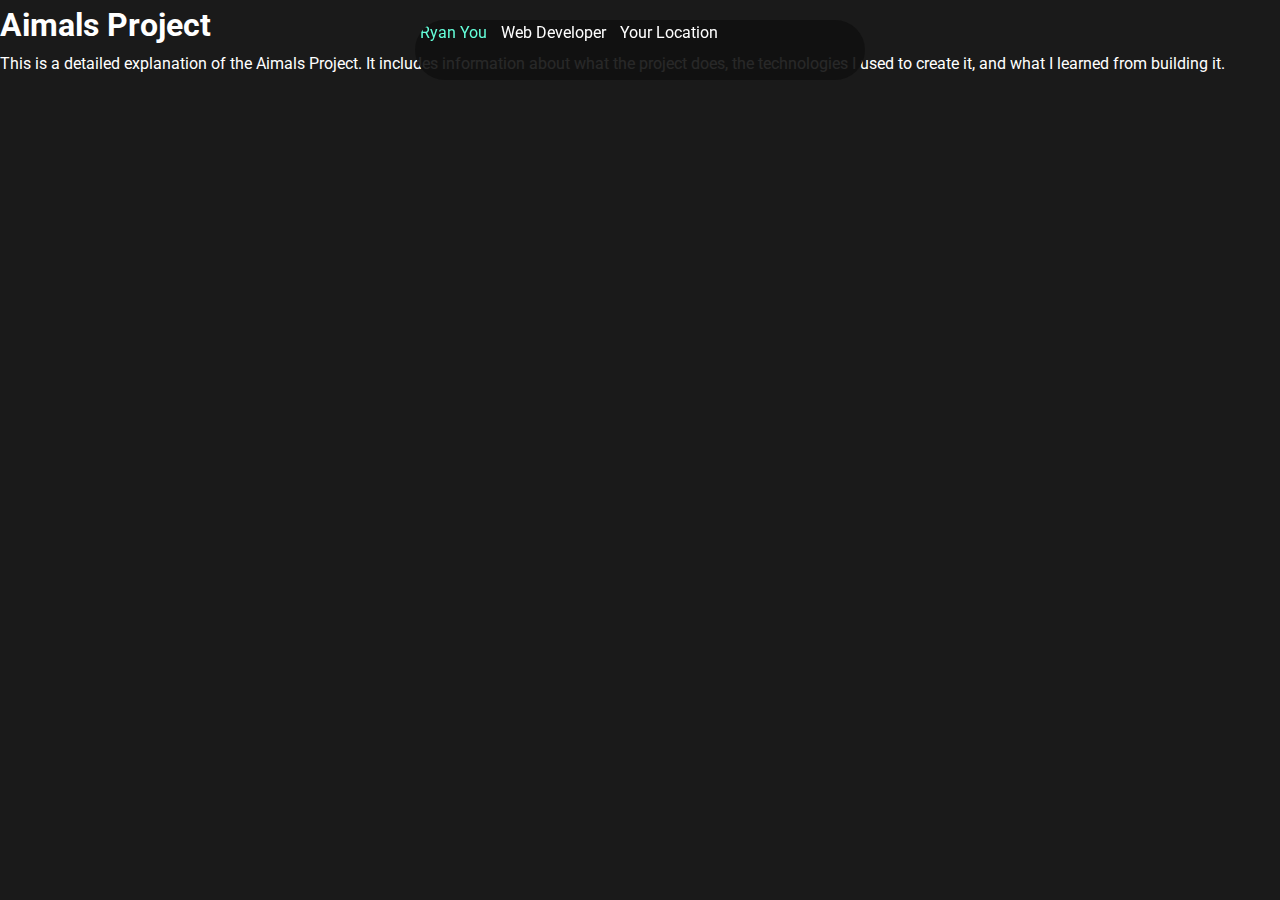
==== project1.html @ 566295df "Add files via upload" ====
<!DOCTYPE html>
<html lang="en">
<head>
  <meta charset="UTF-8">
  <meta name="viewport" content="width=device-width, initial-scale=1.0">
  <title>Aimals Project</title>
  <link href="https://fonts.googleapis.com/css2?family=Roboto:wght@400;500;700&display=swap" rel="stylesheet">
  <link rel="stylesheet" href="style.css">
</head>
<body>
  <nav>
    <a href="index.html" class="name">Ryan You</a>
    <span class="role">Web Developer</span>
    <span class="location">Your Location</span>
  </nav>
  <div class="project-details">
    <h1>Aimals Project</h1>
    <p>This is a detailed explanation of the Aimals Project. It includes information about what the project does, the technologies I used to create it, and what I learned from building it.</p>
    <!-- Add more content, images, or links as needed -->
  </div>
  <script>
    // Hide the navigation bar if this page is loaded within an iframe (i.e. in the modal popout)
    if (window.self !== window.top) {
      document.querySelector('nav').style.display = 'none';
    }
  </script>
</body>
</html>
---- style.css ----
/* 1) Remove underlines & set default link color site-wide */
a {
  color: #64ffda; /* or another color you prefer */
  text-decoration: none;
  transition: all 0.3s ease;
}

/* 2) On hover, show a bright yellow box and change text to black */
a:hover {
  color: #1a1a1a;          /* black text */
  background-color: #ffff00; /* opaque yellow background */
  padding: 2px 4px;       /* slight padding around the text */
  border-radius: 4px;     /* optional rounded corners */
}

/* Custom text selection: instead of blue, the text turns yellow */
::selection {
    background: transparent;
    color: yellow;
  }
  
  ::-moz-selection {
    background: transparent;
    color: yellow;
  }
  
  :root {
    --background: #1a1a1a; /* Dark grey background */
    --text: #ffffff; /* White text */
    --primary: #64ffda;
    --secondary: #8892b0;
    --grid-bg: #f2f2f2; /* Light grey for grid items */
  }
  
  * {
    margin: 0;
    padding: 0;
    box-sizing: border-box;
  }
  
  body {
    font-family: 'Roboto', sans-serif;
    background-color: var(--background);
    color: var(--text);
    line-height: 1.6;
  }
  
/* Nav Container */
nav {
    position: fixed;
    top: 20px;
    left: 50%;
    transform: translateX(-50%);
    background-color: rgba(17, 17, 17, 0.9); /* Slightly opaque */
    color: #fff;
    width: 450px;         /* Expanded width */
    height: 60px;         /* Fixed height */
    border-radius: 30px;  /* Oval with flat sides (adjust as needed) */
    padding: 0;
    overflow: hidden;
    z-index: 9999;
  }
  
  /* The inner content is always visible */
  .nav-content {
    display: flex;
    align-items: center;
    justify-content: space-around;
    width: 100%;
    height: 100%;
    opacity: 1;
  }
  
  /* Ensure text elements don't wrap awkwardly */
  .name, .role, .location {
    white-space: nowrap;
    margin: 0 5px;
  }  
  
  
  /* Hero Section: Interactive Logo & Bio Side-by-Side */
  .hero-section {
    display: flex;
    align-items: center;
    justify-content: center;
    height: 100vh;
    padding: 20px;
    gap: 40px;
    margin-top: 80px; /* To avoid overlap with the fixed nav */
  }
  
  .hero-logo {
    flex: 1;
    position: relative;
    height: 100%;
  }
  
  #nameCanvas {
    width: 100%;
    height: 100%;
    display: block;
  }
  
  .hero-bio {
    flex: 1;
    color: var(--text);
    font-size: 1.2em;
  }
  
  .hero-bio h2 {
    font-size: 36px;
    margin-bottom: 20px;
  }
  
  .hero-bio p {
    font-size: 20px;
    margin-bottom: 20px;
  }
  
  /* Grid Section (Masonry-Style Large Grid) */
  .grid-section {
    opacity: 0;
    transform: translateY(20px);
    transition: opacity 0.6s ease, transform 0.6s ease;
    padding: 20px 0;
  }
  
  .grid-section.visible {
    opacity: 1;
    transform: translateY(0);
  }
  
  .grid-container {
    column-count: 2;
    column-gap: 20px;
    padding: 0 20px;
  }
  
  .grid-item {
    background-color: var(--grid-bg);
    border-radius: 10px;
    margin-bottom: 20px;
    display: inline-block;
    width: 100%;
    min-height: 400px;
    position: relative;
    overflow: hidden;
    transition: transform 0.3s, box-shadow 0.3s;
    box-shadow: 0 8px 15px rgba(0, 0, 0, 0.3);
    border: 1px solid transparent;
    background-image: linear-gradient(white, white), linear-gradient(135deg, #64ffda, #8892b0);
    background-origin: border-box;
    background-clip: content-box, border-box;
  }
  
  /* On hover, grid boxes scale down slightly */
  .grid-item:hover {
    transform: scale(0.95);
    box-shadow: 0 10px 20px rgba(0, 0, 0, 0.4);
  }
  
  /* Grid info tab that appears on hover in the top-right corner */
  .grid-info {
    position: absolute;
    top: 10px;
    right: 10px;
    background-color: rgba(100, 255, 218, 0.9);
    color: #1a1a1a;
    padding: 5px 10px;
    border-radius: 0 0 0 10px;
    font-size: 16px;
    opacity: 0;
    transform: translateY(-20px);
    transition: opacity 0.3s, transform 0.3s;
  }
  
  .grid-item:hover .grid-info {
    opacity: 1;
    transform: translateY(0);
  }
  
  /* Placeholder inside grid item */
  .placeholder {
    width: 100%;
    height: 100%;
    display: flex;
    align-items: center;
    justify-content: center;
    font-size: 24px;
    color: #333;
  }
  
  /* Contact Section */
  .contact-section {
    padding: 40px 20px;
    background-color: #2a2a2a;
    color: #fff;
    /* You can remove or change outline below if you're still testing layout */
    /* outline: 1px solid white; */
  }
  
  .contact-section {
    padding: 40px 20px;
    background-color: #2a2a2a;
    color: #fff;
  }
  
  .contact-container {
    /* Two-column flex layout */
    display: flex;
    justify-content: space-between;
    align-items: center;
    max-width: 1200px; /* center container if you like */
    margin: 0 auto;
  }
  
  .left-info {
    font-size: 20px; /* adjust as desired */
  }
  
  .right-info {
    text-align: right; /* or left if you prefer */
    font-size: 16px;
  }

  
  
  /* Modal Overlay Styles (unchanged) */
  .modal-overlay {
    position: fixed;
    top: 0;
    left: 0;
    width: 100%;
    height: 100%;
    background: rgba(0, 0, 0, 0.8);
    display: none;
    align-items: center;
    justify-content: center;
    z-index: 10;
  }
  
  .modal-overlay.active {
    display: flex;
  }
  
  .modal-content {
    position: relative;
    width: 90%;
    height: 90%;
    background-color: var(--background);
    border-radius: 10px;
    overflow: hidden;
  }
  
  .modal-content iframe {
    width: 100%;
    height: 100%;
    border: none;
  }
  
  .close-btn {
    position: absolute;
    top: 10px;
    right: 10px;
    font-size: 30px;
    cursor: pointer;
    color: var(--text);
    z-index: 11;
  }
  
  /* Responsive Adjustments */
  @media (max-width: 768px) {
    nav {
      flex-direction: column;
      align-items: flex-start;
    }
    
    .grid-container {
      column-count: 1;
    }
    
    .hero-section {
      flex-direction: column;
    }
  }
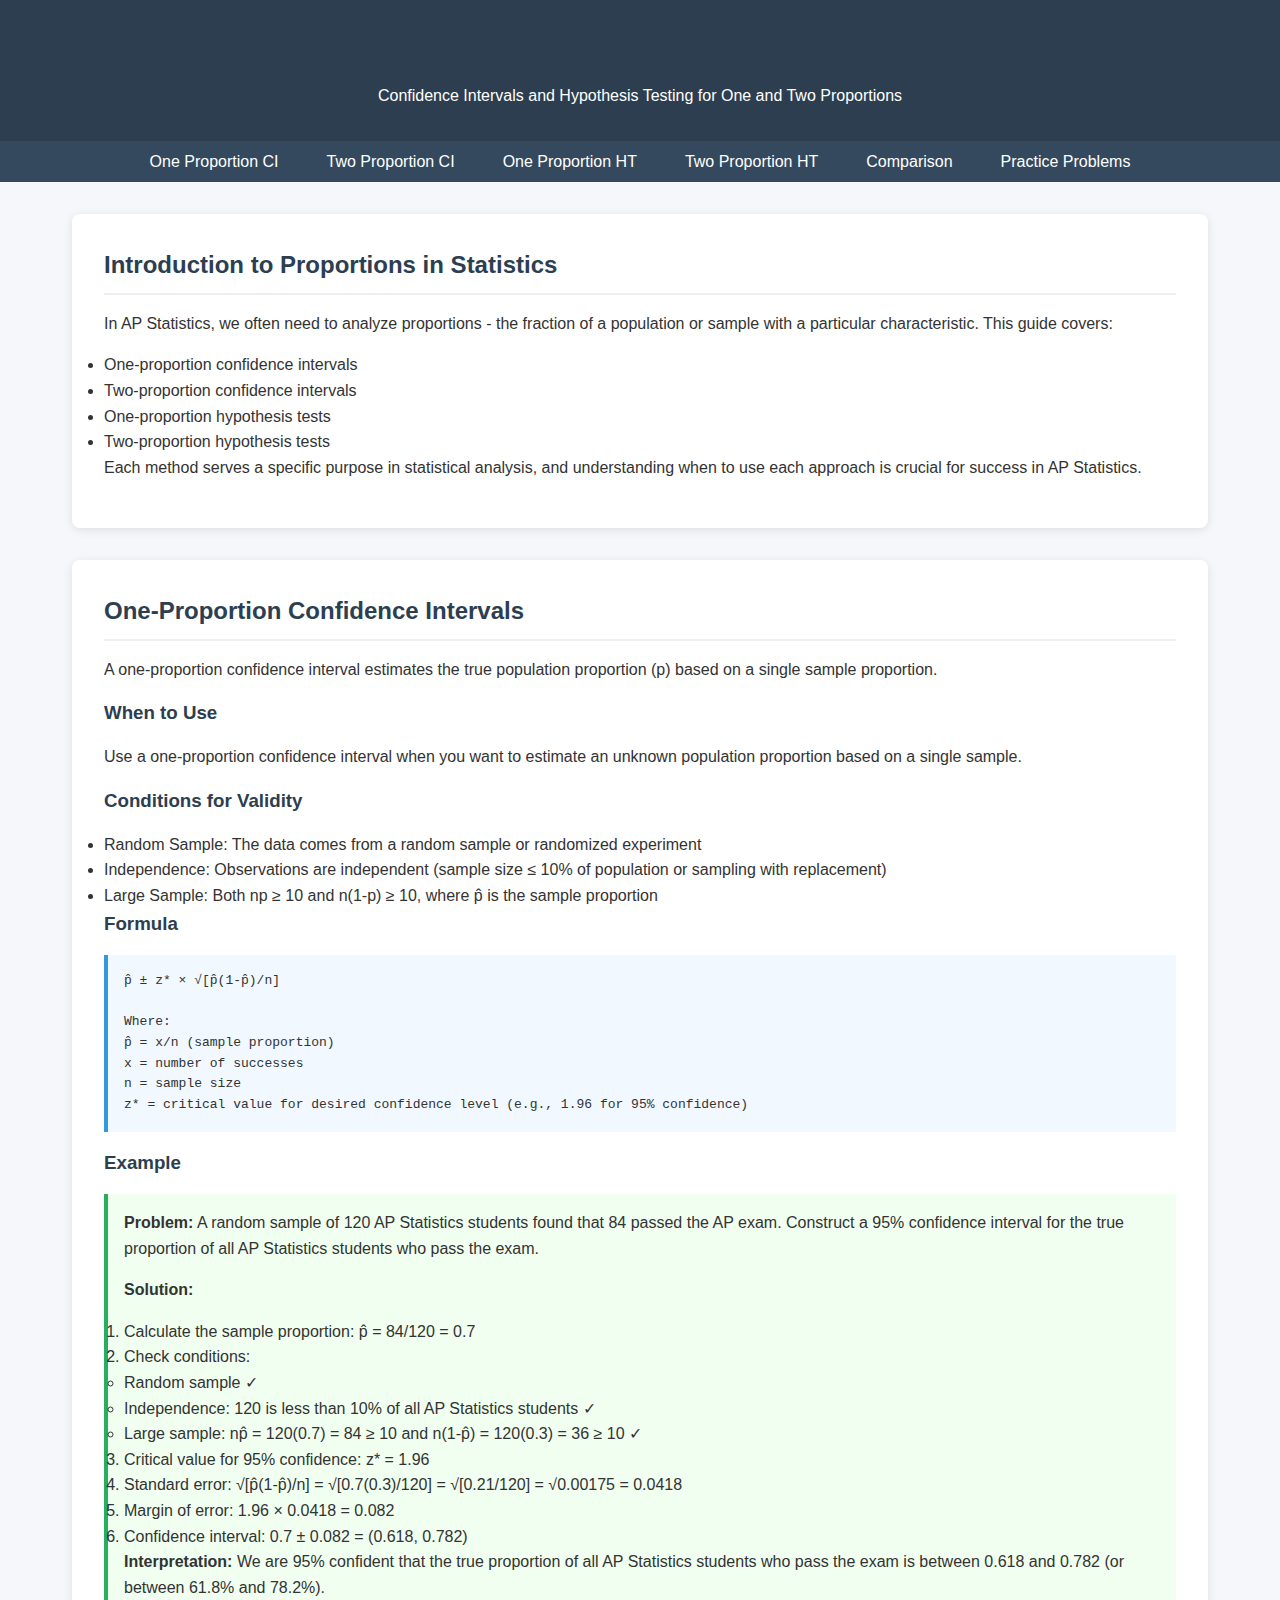
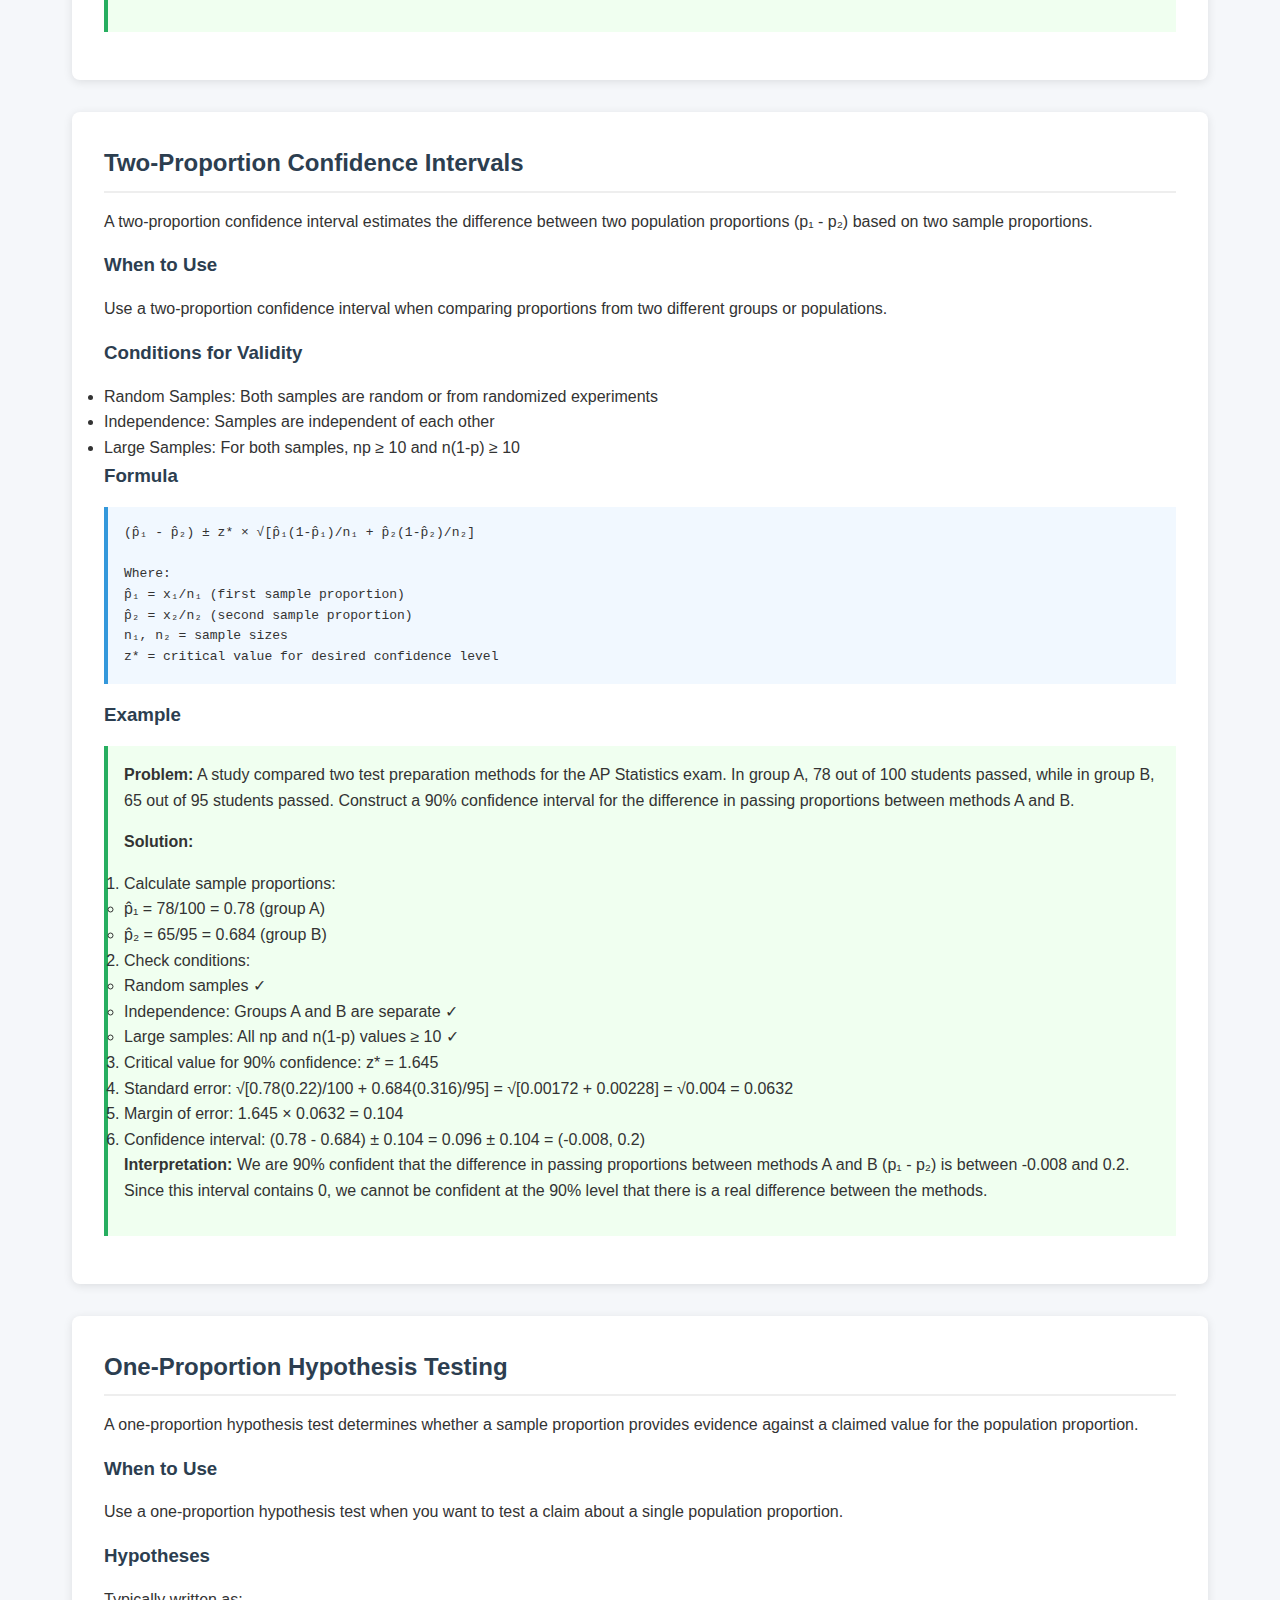
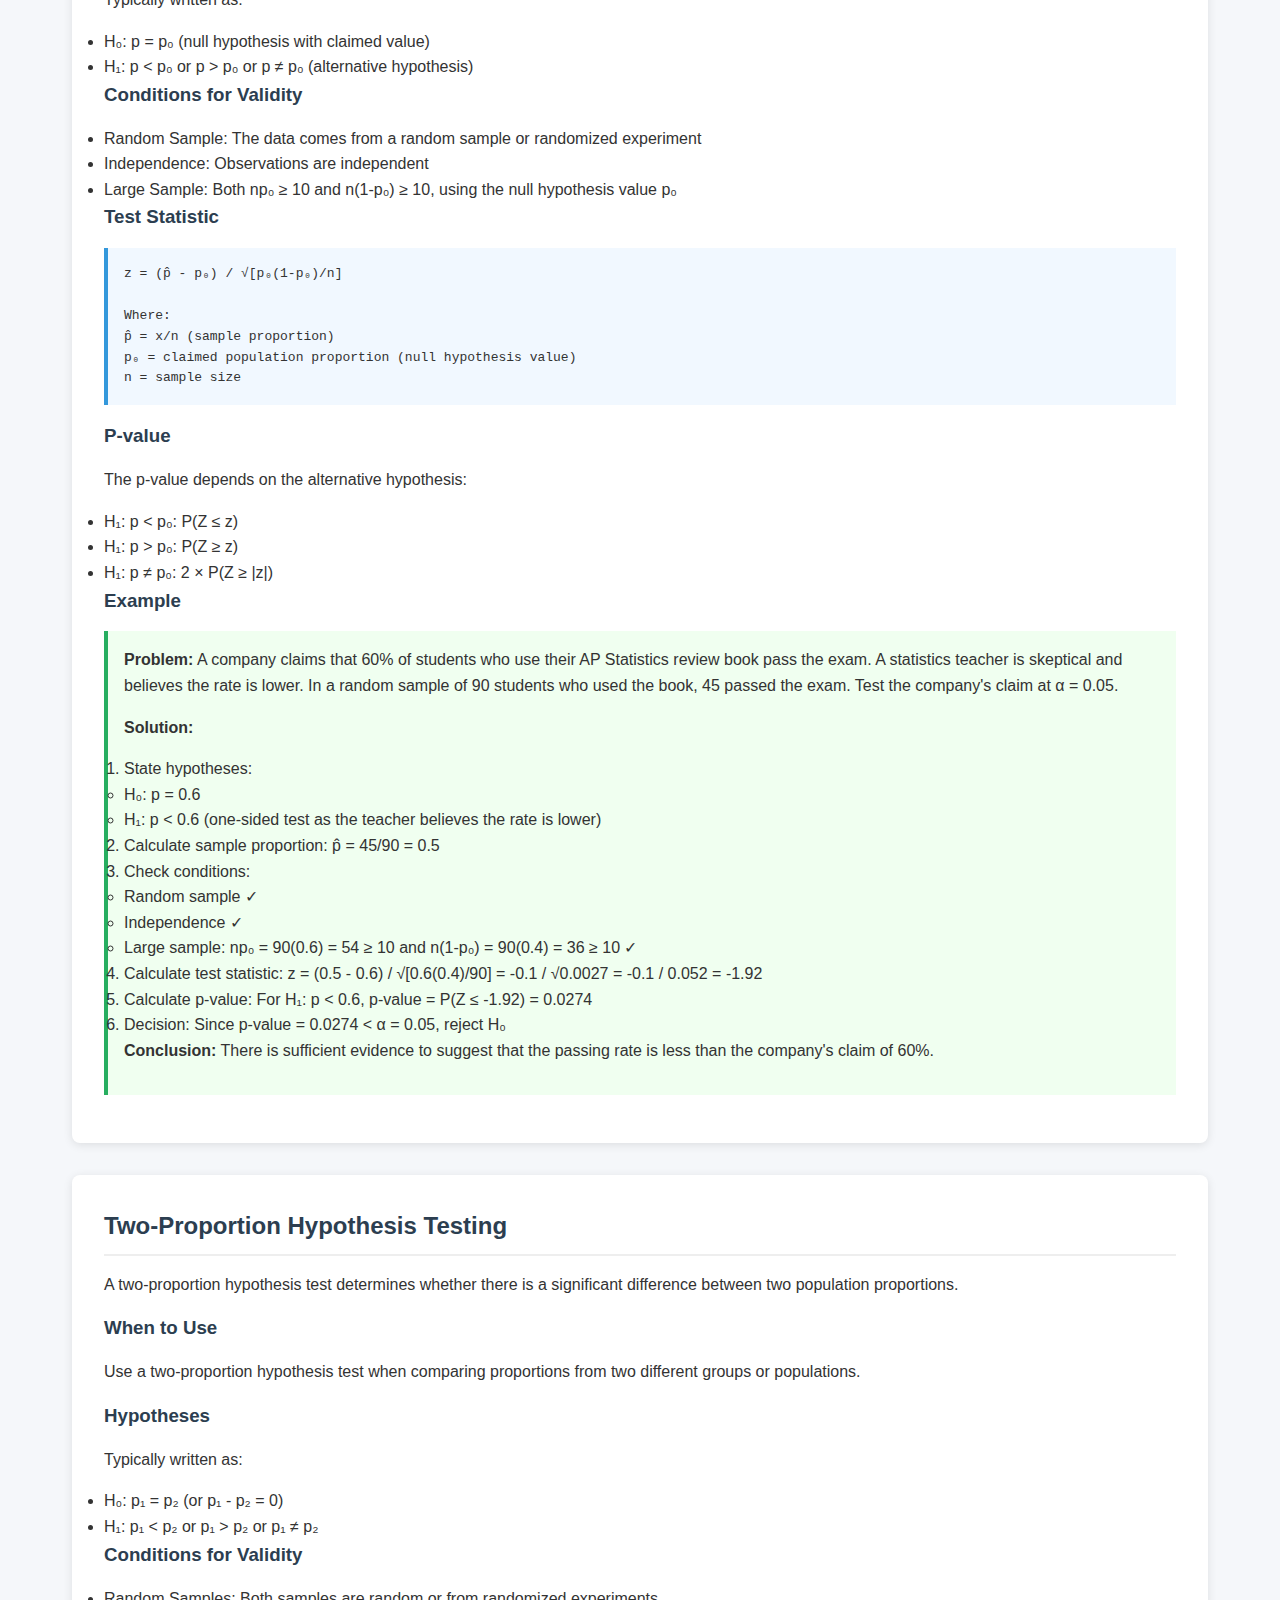
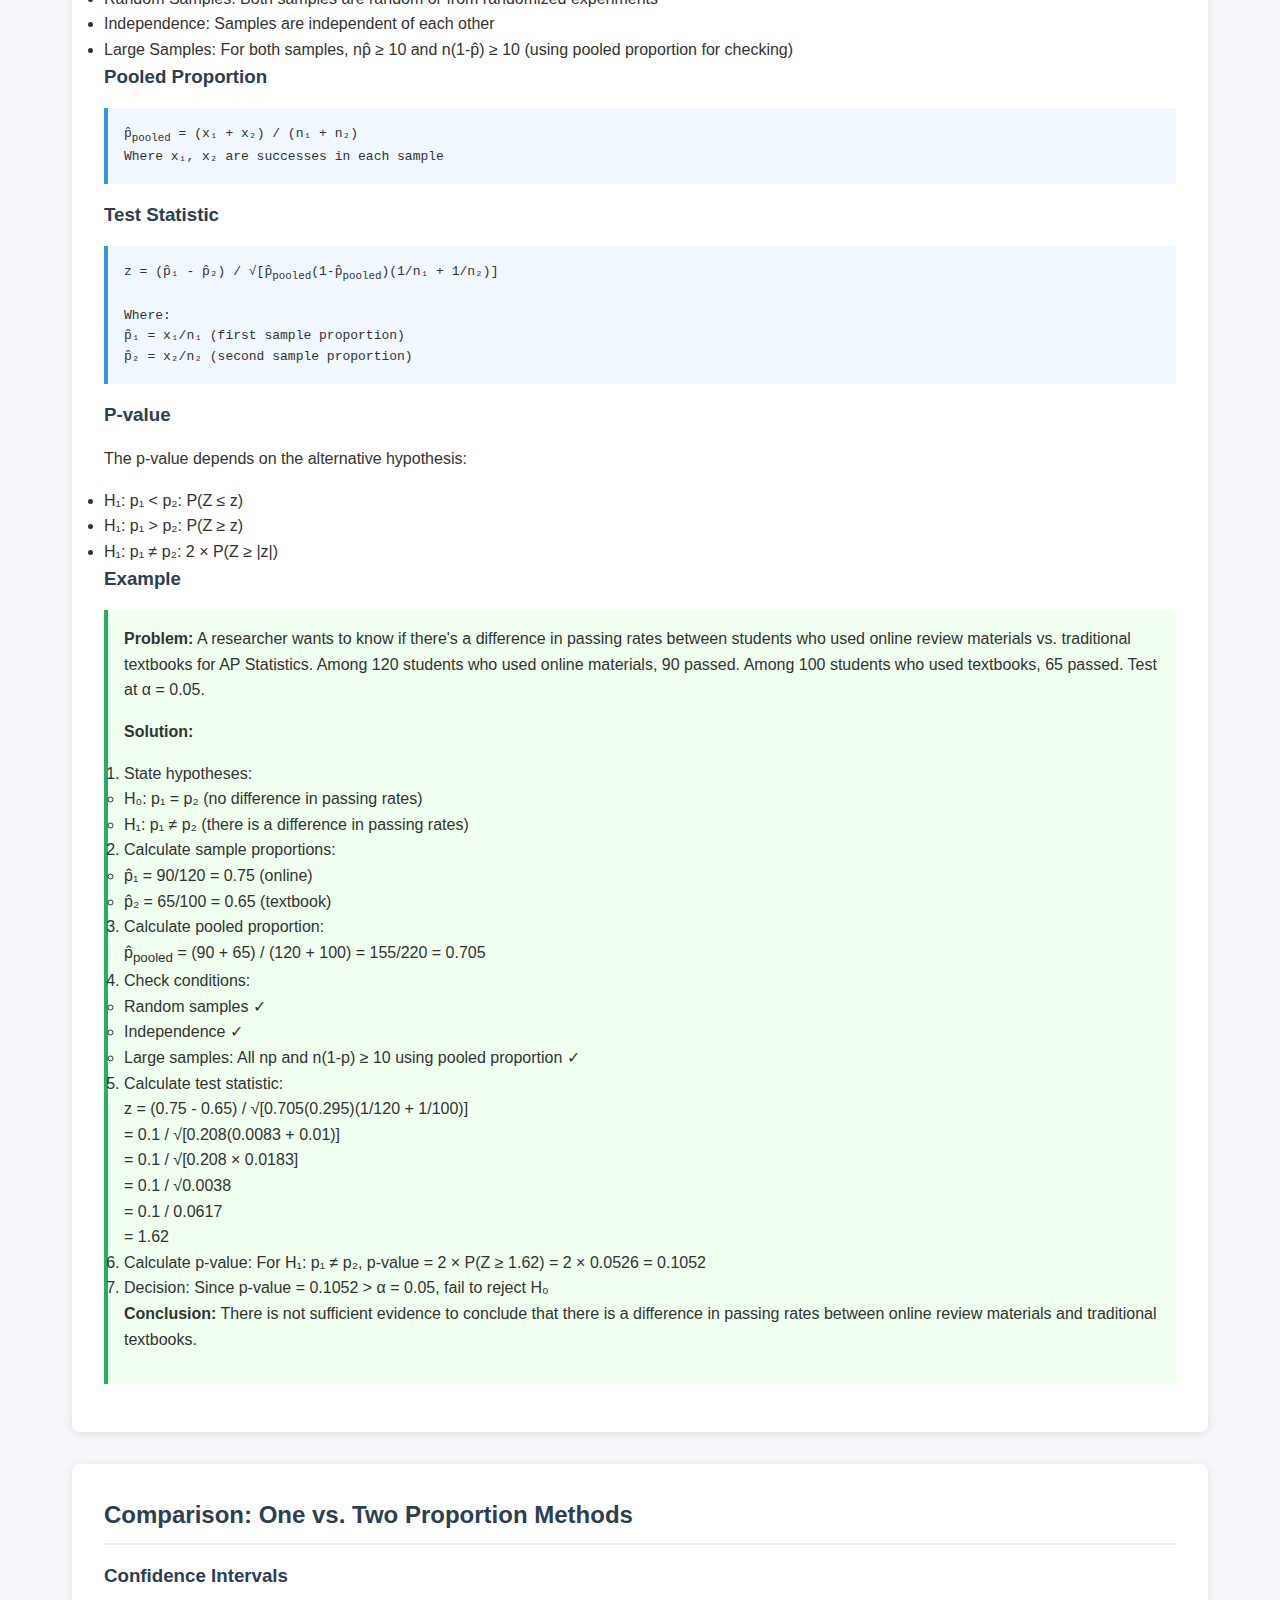
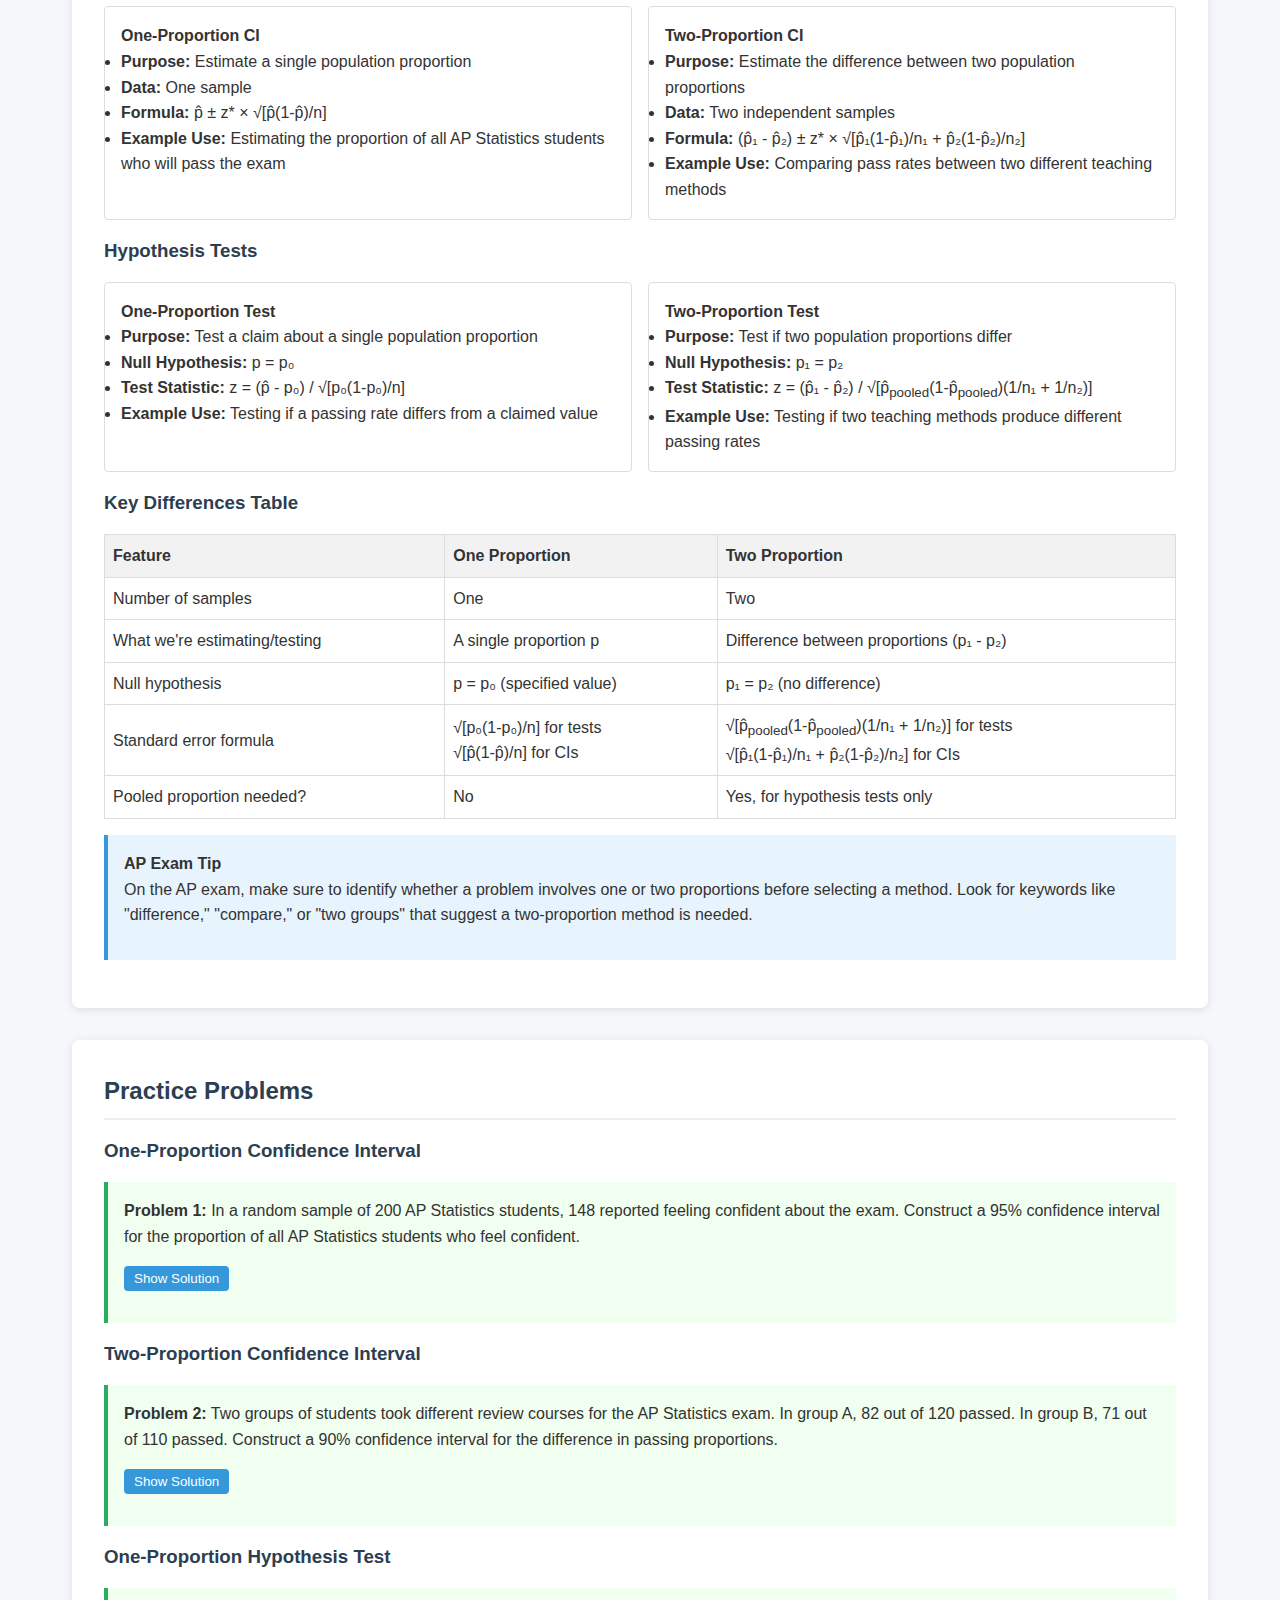
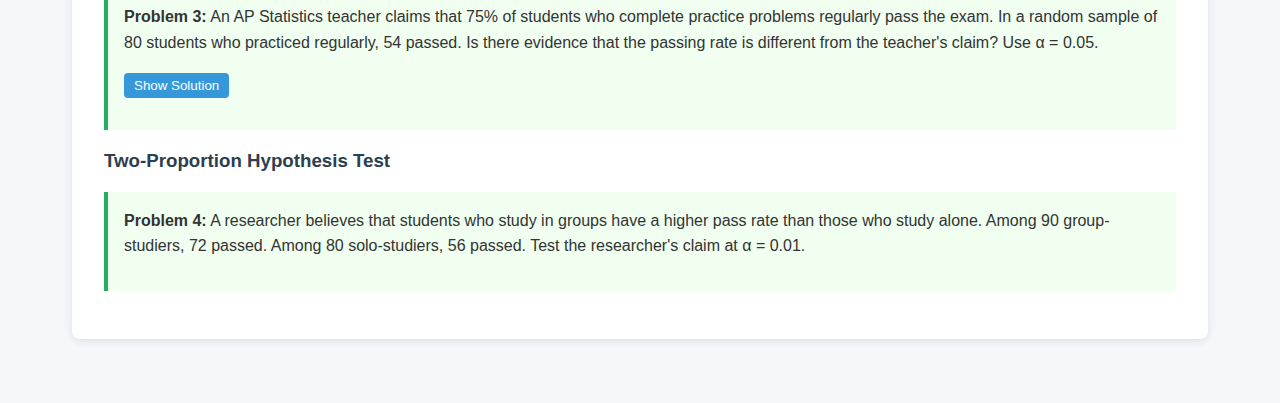
==== commit 847f3cd4: "Update project1.html" ====
--- a/project1.html
+++ b/project1.html
@@ -1,28 +1,537 @@
 <!DOCTYPE html>
 <html lang="en">
 <head>
-  <meta charset="UTF-8">
-  <meta name="viewport" content="width=device-width, initial-scale=1.0">
-  <title>Aimals Project</title>
-  <link href="https://fonts.googleapis.com/css2?family=Roboto:wght@400;500;700&display=swap" rel="stylesheet">
-  <link rel="stylesheet" href="style.css">
+    <meta charset="UTF-8">
+    <meta name="viewport" content="width=device-width, initial-scale=1.0">
+    <title>AP Statistics: Proportions Study Guide</title>
+    <style>
+        * {
+            box-sizing: border-box;
+            margin: 0;
+            padding: 0;
+        }
+        body {
+            font-family: 'Segoe UI', Tahoma, Geneva, Verdana, sans-serif;
+            line-height: 1.6;
+            color: #333;
+            background-color: #f5f7fa;
+        }
+        header {
+            background-color: #2c3e50;
+            color: white;
+            padding: 1rem 2rem;
+            text-align: center;
+        }
+        nav {
+            background-color: #34495e;
+            padding: 0.5rem;
+        }
+        nav ul {
+            display: flex;
+            justify-content: center;
+            list-style: none;
+        }
+        nav ul li {
+            margin: 0 1rem;
+        }
+        nav a {
+            color: white;
+            text-decoration: none;
+            padding: 0.5rem;
+            border-radius: 4px;
+            transition: background-color 0.3s;
+        }
+        nav a:hover {
+            background-color: #4a6b8a;
+        }
+        .container {
+            max-width: 1200px;
+            margin: 0 auto;
+            padding: 2rem;
+        }
+        .section {
+            background-color: white;
+            border-radius: 8px;
+            box-shadow: 0 2px 10px rgba(0, 0, 0, 0.1);
+            padding: 2rem;
+            margin-bottom: 2rem;
+        }
+        h1, h2, h3 {
+            color: #2c3e50;
+            margin-bottom: 1rem;
+        }
+        h2 {
+            border-bottom: 2px solid #eee;
+            padding-bottom: 0.5rem;
+        }
+        p {
+            margin-bottom: 1rem;
+        }
+        .formula {
+            background-color: #f1f8ff;
+            border-left: 4px solid #3498db;
+            padding: 1rem;
+            margin: 1rem 0;
+            font-family: monospace;
+        }
+        .example {
+            background-color: #f0fff0;
+            border-left: 4px solid #27ae60;
+            padding: 1rem;
+            margin: 1rem 0;
+        }
+        .comparison {
+            display: flex;
+            flex-wrap: wrap;
+            gap: 1rem;
+            margin: 1rem 0;
+        }
+        .comparison-item {
+            flex: 1;
+            min-width: 300px;
+            border: 1px solid #ddd;
+            border-radius: 4px;
+            padding: 1rem;
+        }
+        table {
+            width: 100%;
+            border-collapse: collapse;
+            margin: 1rem 0;
+        }
+        th, td {
+            border: 1px solid #ddd;
+            padding: 0.5rem;
+            text-align: left;
+        }
+        th {
+            background-color: #f2f2f2;
+        }
+        .highlight {
+            background-color: #fff3cd;
+            padding: 0.25rem;
+            border-radius: 3px;
+        }
+        .tip {
+            background-color: #e8f4fd;
+            border-left: 4px solid #3498db;
+            padding: 1rem;
+            margin: 1rem 0;
+        }
+    </style>
 </head>
 <body>
-  <nav>
-    <a href="index.html" class="name">Ryan You</a>
-    <span class="role">Web Developer</span>
-    <span class="location">Your Location</span>
-  </nav>
-  <div class="project-details">
-    <h1>Aimals Project</h1>
-    <p>This is a detailed explanation of the Aimals Project. It includes information about what the project does, the technologies I used to create it, and what I learned from building it.</p>
-    <!-- Add more content, images, or links as needed -->
-  </div>
-  <script>
-    // Hide the navigation bar if this page is loaded within an iframe (i.e. in the modal popout)
-    if (window.self !== window.top) {
-      document.querySelector('nav').style.display = 'none';
-    }
-  </script>
-</body>
-</html>
+    <header>
+        <h1>AP Statistics: Understanding Proportions</h1>
+        <p>Confidence Intervals and Hypothesis Testing for One and Two Proportions</p>
+    </header>
+    
+    <nav>
+        <ul>
+            <li><a href="#one-proportion-ci">One Proportion CI</a></li>
+            <li><a href="#two-proportion-ci">Two Proportion CI</a></li>
+            <li><a href="#one-proportion-ht">One Proportion HT</a></li>
+            <li><a href="#two-proportion-ht">Two Proportion HT</a></li>
+            <li><a href="#comparison">Comparison</a></li>
+            <li><a href="#practice">Practice Problems</a></li>
+        </ul>
+    </nav>
+    
+    <div class="container">
+        <section class="section" id="introduction">
+            <h2>Introduction to Proportions in Statistics</h2>
+            <p>In AP Statistics, we often need to analyze proportions - the fraction of a population or sample with a particular characteristic. This guide covers:</p>
+            <ul>
+                <li>One-proportion confidence intervals</li>
+                <li>Two-proportion confidence intervals</li>
+                <li>One-proportion hypothesis tests</li>
+                <li>Two-proportion hypothesis tests</li>
+            </ul>
+            <p>Each method serves a specific purpose in statistical analysis, and understanding when to use each approach is crucial for success in AP Statistics.</p>
+        </section>
+
+        <section class="section" id="one-proportion-ci">
+            <h2>One-Proportion Confidence Intervals</h2>
+            <p>A one-proportion confidence interval estimates the true population proportion (p) based on a single sample proportion.</p>
+            
+            <h3>When to Use</h3>
+            <p>Use a one-proportion confidence interval when you want to estimate an unknown population proportion based on a single sample.</p>
+            
+            <h3>Conditions for Validity</h3>
+            <ul>
+                <li>Random Sample: The data comes from a random sample or randomized experiment</li>
+                <li>Independence: Observations are independent (sample size ≤ 10% of population or sampling with replacement)</li>
+                <li>Large Sample: Both np ≥ 10 and n(1-p) ≥ 10, where p̂ is the sample proportion</li>
+            </ul>
+            
+            <h3>Formula</h3>
+            <div class="formula">
+                p̂ ± z* × √[p̂(1-p̂)/n]
+                <br><br>
+                Where:
+                <br>
+                p̂ = x/n (sample proportion)
+                <br>
+                x = number of successes
+                <br>
+                n = sample size
+                <br>
+                z* = critical value for desired confidence level (e.g., 1.96 for 95% confidence)
+            </div>
+            
+            <h3>Example</h3>
+            <div class="example">
+                <p><strong>Problem:</strong> A random sample of 120 AP Statistics students found that 84 passed the AP exam. Construct a 95% confidence interval for the true proportion of all AP Statistics students who pass the exam.</p>
+                
+                <p><strong>Solution:</strong></p>
+                <ol>
+                    <li>Calculate the sample proportion: p̂ = 84/120 = 0.7</li>
+                    <li>Check conditions:
+                        <ul>
+                            <li>Random sample ✓</li>
+                            <li>Independence: 120 is less than 10% of all AP Statistics students ✓</li>
+                            <li>Large sample: np̂ = 120(0.7) = 84 ≥ 10 and n(1-p̂) = 120(0.3) = 36 ≥ 10 ✓</li>
+                        </ul>
+                    </li>
+                    <li>Critical value for 95% confidence: z* = 1.96</li>
+                    <li>Standard error: √[p̂(1-p̂)/n] = √[0.7(0.3)/120] = √[0.21/120] = √0.00175 = 0.0418</li>
+                    <li>Margin of error: 1.96 × 0.0418 = 0.082</li>
+                    <li>Confidence interval: 0.7 ± 0.082 = (0.618, 0.782)</li>
+                </ol>
+                
+                <p><strong>Interpretation:</strong> We are 95% confident that the true proportion of all AP Statistics students who pass the exam is between 0.618 and 0.782 (or between 61.8% and 78.2%).</p>
+            </div>
+        </section>
+
+        <section class="section" id="two-proportion-ci">
+            <h2>Two-Proportion Confidence Intervals</h2>
+            <p>A two-proportion confidence interval estimates the difference between two population proportions (p₁ - p₂) based on two sample proportions.</p>
+            
+            <h3>When to Use</h3>
+            <p>Use a two-proportion confidence interval when comparing proportions from two different groups or populations.</p>
+            
+            <h3>Conditions for Validity</h3>
+            <ul>
+                <li>Random Samples: Both samples are random or from randomized experiments</li>
+                <li>Independence: Samples are independent of each other</li>
+                <li>Large Samples: For both samples, np ≥ 10 and n(1-p) ≥ 10</li>
+            </ul>
+            
+            <h3>Formula</h3>
+            <div class="formula">
+                (p̂₁ - p̂₂) ± z* × √[p̂₁(1-p̂₁)/n₁ + p̂₂(1-p̂₂)/n₂]
+                <br><br>
+                Where:
+                <br>
+                p̂₁ = x₁/n₁ (first sample proportion)
+                <br>
+                p̂₂ = x₂/n₂ (second sample proportion)
+                <br>
+                n₁, n₂ = sample sizes
+                <br>
+                z* = critical value for desired confidence level
+            </div>
+            
+            <h3>Example</h3>
+            <div class="example">
+                <p><strong>Problem:</strong> A study compared two test preparation methods for the AP Statistics exam. In group A, 78 out of 100 students passed, while in group B, 65 out of 95 students passed. Construct a 90% confidence interval for the difference in passing proportions between methods A and B.</p>
+                
+                <p><strong>Solution:</strong></p>
+                <ol>
+                    <li>Calculate sample proportions:
+                        <ul>
+                            <li>p̂₁ = 78/100 = 0.78 (group A)</li>
+                            <li>p̂₂ = 65/95 = 0.684 (group B)</li>
+                        </ul>
+                    </li>
+                    <li>Check conditions:
+                        <ul>
+                            <li>Random samples ✓</li>
+                            <li>Independence: Groups A and B are separate ✓</li>
+                            <li>Large samples: All np and n(1-p) values ≥ 10 ✓</li>
+                        </ul>
+                    </li>
+                    <li>Critical value for 90% confidence: z* = 1.645</li>
+                    <li>Standard error: √[0.78(0.22)/100 + 0.684(0.316)/95] = √[0.00172 + 0.00228] = √0.004 = 0.0632</li>
+                    <li>Margin of error: 1.645 × 0.0632 = 0.104</li>
+                    <li>Confidence interval: (0.78 - 0.684) ± 0.104 = 0.096 ± 0.104 = (-0.008, 0.2)</li>
+                </ol>
+                
+                <p><strong>Interpretation:</strong> We are 90% confident that the difference in passing proportions between methods A and B (p₁ - p₂) is between -0.008 and 0.2. Since this interval contains 0, we cannot be confident at the 90% level that there is a real difference between the methods.</p>
+            </div>
+        </section>
+
+        <section class="section" id="one-proportion-ht">
+            <h2>One-Proportion Hypothesis Testing</h2>
+            <p>A one-proportion hypothesis test determines whether a sample proportion provides evidence against a claimed value for the population proportion.</p>
+            
+            <h3>When to Use</h3>
+            <p>Use a one-proportion hypothesis test when you want to test a claim about a single population proportion.</p>
+            
+            <h3>Hypotheses</h3>
+            <p>Typically written as:</p>
+            <ul>
+                <li>H₀: p = p₀ (null hypothesis with claimed value)</li>
+                <li>H₁: p < p₀ or p > p₀ or p ≠ p₀ (alternative hypothesis)</li>
+            </ul>
+            
+            <h3>Conditions for Validity</h3>
+            <ul>
+                <li>Random Sample: The data comes from a random sample or randomized experiment</li>
+                <li>Independence: Observations are independent</li>
+                <li>Large Sample: Both np₀ ≥ 10 and n(1-p₀) ≥ 10, using the null hypothesis value p₀</li>
+            </ul>
+            
+            <h3>Test Statistic</h3>
+            <div class="formula">
+                z = (p̂ - p₀) / √[p₀(1-p₀)/n]
+                <br><br>
+                Where:
+                <br>
+                p̂ = x/n (sample proportion)
+                <br>
+                p₀ = claimed population proportion (null hypothesis value)
+                <br>
+                n = sample size
+            </div>
+            
+            <h3>P-value</h3>
+            <p>The p-value depends on the alternative hypothesis:</p>
+            <ul>
+                <li>H₁: p < p₀: P(Z ≤ z)</li>
+                <li>H₁: p > p₀: P(Z ≥ z)</li>
+                <li>H₁: p ≠ p₀: 2 × P(Z ≥ |z|)</li>
+            </ul>
+            
+            <h3>Example</h3>
+            <div class="example">
+                <p><strong>Problem:</strong> A company claims that 60% of students who use their AP Statistics review book pass the exam. A statistics teacher is skeptical and believes the rate is lower. In a random sample of
+ 90 students who used the book, 45 passed the exam. Test the company's claim at α = 0.05.</p>
+                
+                <p><strong>Solution:</strong></p>
+                <ol>
+                    <li>State hypotheses:
+                        <ul>
+                            <li>H₀: p = 0.6</li>
+                            <li>H₁: p < 0.6 (one-sided test as the teacher believes the rate is lower)</li>
+                        </ul>
+                    </li>
+                    <li>Calculate sample proportion: p̂ = 45/90 = 0.5</li>
+                    <li>Check conditions:
+                        <ul>
+                            <li>Random sample ✓</li>
+                            <li>Independence ✓</li>
+                            <li>Large sample: np₀ = 90(0.6) = 54 ≥ 10 and n(1-p₀) = 90(0.4) = 36 ≥ 10 ✓</li>
+                        </ul>
+                    </li>
+                    <li>Calculate test statistic: z = (0.5 - 0.6) / √[0.6(0.4)/90] = -0.1 / √0.0027 = -0.1 / 0.052 = -1.92</li>
+                    <li>Calculate p-value: For H₁: p < 0.6, p-value = P(Z ≤ -1.92) = 0.0274</li>
+                    <li>Decision: Since p-value = 0.0274 < α = 0.05, reject H₀</li>
+                </ol>
+                
+                <p><strong>Conclusion:</strong> There is sufficient evidence to suggest that the passing rate is less than the company's claim of 60%.</p>
+            </div>
+        </section>
+
+        <section class="section" id="two-proportion-ht">
+            <h2>Two-Proportion Hypothesis Testing</h2>
+            <p>A two-proportion hypothesis test determines whether there is a significant difference between two population proportions.</p>
+            
+            <h3>When to Use</h3>
+            <p>Use a two-proportion hypothesis test when comparing proportions from two different groups or populations.</p>
+            
+            <h3>Hypotheses</h3>
+            <p>Typically written as:</p>
+            <ul>
+                <li>H₀: p₁ = p₂ (or p₁ - p₂ = 0)</li>
+                <li>H₁: p₁ < p₂ or p₁ > p₂ or p₁ ≠ p₂</li>
+            </ul>
+            
+            <h3>Conditions for Validity</h3>
+            <ul>
+                <li>Random Samples: Both samples are random or from randomized experiments</li>
+                <li>Independence: Samples are independent of each other</li>
+                <li>Large Samples: For both samples, np̂ ≥ 10 and n(1-p̂) ≥ 10 (using pooled proportion for checking)</li>
+            </ul>
+            
+            <h3>Pooled Proportion</h3>
+            <div class="formula">
+                p̂<sub>pooled</sub> = (x₁ + x₂) / (n₁ + n₂)
+                <br>
+                Where x₁, x₂ are successes in each sample
+            </div>
+            
+            <h3>Test Statistic</h3>
+            <div class="formula">
+                z = (p̂₁ - p̂₂) / √[p̂<sub>pooled</sub>(1-p̂<sub>pooled</sub>)(1/n₁ + 1/n₂)]
+                <br><br>
+                Where:
+                <br>
+                p̂₁ = x₁/n₁ (first sample proportion)
+                <br>
+                p̂₂ = x₂/n₂ (second sample proportion)
+            </div>
+            
+            <h3>P-value</h3>
+            <p>The p-value depends on the alternative hypothesis:</p>
+            <ul>
+                <li>H₁: p₁ < p₂: P(Z ≤ z)</li>
+                <li>H₁: p₁ > p₂: P(Z ≥ z)</li>
+                <li>H₁: p₁ ≠ p₂: 2 × P(Z ≥ |z|)</li>
+            </ul>
+            
+            <h3>Example</h3>
+            <div class="example">
+                <p><strong>Problem:</strong> A researcher wants to know if there's a difference in passing rates between students who used online review materials vs. traditional textbooks for AP Statistics. Among 120 students who used online materials, 90 passed. Among 100 students who used textbooks, 65 passed. Test at α = 0.05.</p>
+                
+                <p><strong>Solution:</strong></p>
+                <ol>
+                    <li>State hypotheses:
+                        <ul>
+                            <li>H₀: p₁ = p₂ (no difference in passing rates)</li>
+                            <li>H₁: p₁ ≠ p₂ (there is a difference in passing rates)</li>
+                        </ul>
+                    </li>
+                    <li>Calculate sample proportions:
+                        <ul>
+                            <li>p̂₁ = 90/120 = 0.75 (online)</li>
+                            <li>p̂₂ = 65/100 = 0.65 (textbook)</li>
+                        </ul>
+                    </li>
+                    <li>Calculate pooled proportion:
+                        <br>p̂<sub>pooled</sub> = (90 + 65) / (120 + 100) = 155/220 = 0.705
+                    </li>
+                    <li>Check conditions:
+                        <ul>
+                            <li>Random samples ✓</li>
+                            <li>Independence ✓</li>
+                            <li>Large samples: All np and n(1-p) ≥ 10 using pooled proportion ✓</li>
+                        </ul>
+                    </li>
+                    <li>Calculate test statistic:
+                        <br>z = (0.75 - 0.65) / √[0.705(0.295)(1/120 + 1/100)]
+                        <br>= 0.1 / √[0.208(0.0083 + 0.01)]
+                        <br>= 0.1 / √[0.208 × 0.0183]
+                        <br>= 0.1 / √0.0038
+                        <br>= 0.1 / 0.0617
+                        <br>= 1.62
+                    </li>
+                    <li>Calculate p-value: For H₁: p₁ ≠ p₂, p-value = 2 × P(Z ≥ 1.62) = 2 × 0.0526 = 0.1052</li>
+                    <li>Decision: Since p-value = 0.1052 > α = 0.05, fail to reject H₀</li>
+                </ol>
+                
+                <p><strong>Conclusion:</strong> There is not sufficient evidence to conclude that there is a difference in passing rates between online review materials and traditional textbooks.</p>
+            </div>
+        </section>
+
+        <section class="section" id="comparison">
+            <h2>Comparison: One vs. Two Proportion Methods</h2>
+            
+            <h3>Confidence Intervals</h3>
+            <div class="comparison">
+                <div class="comparison-item">
+                    <h4>One-Proportion CI</h4>
+                    <ul>
+                        <li><strong>Purpose:</strong> Estimate a single population proportion</li>
+                        <li><strong>Data:</strong> One sample</li>
+                        <li><strong>Formula:</strong> p̂ ± z* × √[p̂(1-p̂)/n]</li>
+                        <li><strong>Example Use:</strong> Estimating the proportion of all AP Statistics students who will pass the exam</li>
+                    </ul>
+                </div>
+                <div class="comparison-item">
+                    <h4>Two-Proportion CI</h4>
+                    <ul>
+                        <li><strong>Purpose:</strong> Estimate the difference between two population proportions</li>
+                        <li><strong>Data:</strong> Two independent samples</li>
+                        <li><strong>Formula:</strong> (p̂₁ - p̂₂) ± z* × √[p̂₁(1-p̂₁)/n₁ + p̂₂(1-p̂₂)/n₂]</li>
+                        <li><strong>Example Use:</strong> Comparing pass rates between two different teaching methods</li>
+                    </ul>
+                </div>
+            </div>
+            
+            <h3>Hypothesis Tests</h3>
+            <div class="comparison">
+                <div class="comparison-item">
+                    <h4>One-Proportion Test</h4>
+                    <ul>
+                        <li><strong>Purpose:</strong> Test a claim about a single population proportion</li>
+                        <li><strong>Null Hypothesis:</strong> p = p₀</li>
+                        <li><strong>Test Statistic:</strong> z = (p̂ - p₀) / √[p₀(1-p₀)/n]</li>
+                        <li><strong>Example Use:</strong> Testing if a passing rate differs from a claimed value</li>
+                    </ul>
+                </div>
+                <div class="comparison-item">
+                    <h4>Two-Proportion Test</h4>
+                    <ul>
+                        <li><strong>Purpose:</strong> Test if two population proportions differ</li>
+                        <li><strong>Null Hypothesis:</strong> p₁ = p₂</li>
+                        <li><strong>Test Statistic:</strong> z = (p̂₁ - p̂₂) / √[p̂<sub>pooled</sub>(1-p̂<sub>pooled</sub>)(1/n₁ + 1/n₂)]</li>
+                        <li><strong>Example Use:</strong> Testing if two teaching methods produce different passing rates</li>
+                    </ul>
+                </div>
+            </div>
+            
+            <h3>Key Differences Table</h3>
+            <table>
+                <tr>
+                    <th>Feature</th>
+                    <th>One Proportion</th>
+                    <th>Two Proportion</th>
+                </tr>
+                <tr>
+                    <td>Number of samples</td>
+                    <td>One</td>
+                    <td>Two</td>
+                </tr>
+                <tr>
+                    <td>What we're estimating/testing</td>
+                    <td>A single proportion p</td>
+                    <td>Difference between proportions (p₁ - p₂)</td>
+                </tr>
+                <tr>
+                    <td>Null hypothesis</td>
+                    <td>p = p₀ (specified value)</td>
+                    <td>p₁ = p₂ (no difference)</td>
+                </tr>
+                <tr>
+                    <td>Standard error formula</td>
+                    <td>√[p₀(1-p₀)/n] for tests<br>√[p̂(1-p̂)/n] for CIs</td>
+                    <td>√[p̂<sub>pooled</sub>(1-p̂<sub>pooled</sub>)(1/n₁ + 1/n₂)] for tests<br>√[p̂₁(1-p̂₁)/n₁ + p̂₂(1-p̂₂)/n₂] for CIs</td>
+                </tr>
+                <tr>
+                    <td>Pooled proportion needed?</td>
+                    <td>No</td>
+                    <td>Yes, for hypothesis tests only</td>
+                </tr>
+            </table>
+            
+            <div class="tip">
+                <h4>AP Exam Tip</h4>
+                <p>On the AP exam, make sure to identify whether a problem involves one or two proportions before selecting a method. Look for keywords like "difference," "compare," or "two groups" that suggest a two-proportion method is needed.</p>
+            </div>
+        </section>
+
+        <section class="section" id="practice">
+            <h2>Practice Problems</h2>
+            
+            <h3>One-Proportion Confidence Interval</h3>
+            <div class="example">
+                <p><strong>Problem 1:</strong> In a random sample of 200 AP Statistics students, 148 reported feeling confident about the exam. Construct a 95% confidence interval for the proportion of all AP Statistics students who feel confident.</p>
+                <p><button onclick="alert('p̂ = 148/200 = 0.74\nSE = √[0.74(0.26)/200] = 0.031\nCI: 0.74 ± 1.96(0.031) = (0.679, 0.801)')" style="padding: 5px 10px; background: #3498db; color: white; border: none; border-radius: 4px; cursor: pointer;">Show Solution</button></p>
+            </div>
+            
+            <h3>Two-Proportion Confidence Interval</h3>
+            <div class="example">
+                <p><strong>Problem 2:</strong> Two groups of students took different review courses for the AP Statistics exam. In group A, 82 out of 120 passed. In group B, 71 out of 110 passed. Construct a 90% confidence interval for the difference in passing proportions.</p>
+                <p><button onclick="alert('p̂₁ = 82/120 = 0.683\np̂₂ = 71/110 = 0.645\nSE = √[0.683(0.317)/120 + 0.645(0.355)/110] = 0.064\nCI: (0.683 - 0.645) ± 1.645(0.064) = 0.038 ± 0.105 = (-0.067, 0.143)')" style="padding: 5px 10px; background: #3498db; color: white; border: none; border-radius: 4px; cursor: pointer;">Show Solution</button></p>
+            </div>
+            
+            <h3>One-Proportion Hypothesis Test</h3>
+            <div class="example">
+                <p><strong>Problem 3:</strong> An AP Statistics teacher claims that 75% of students who complete practice problems regularly pass the exam. In a random sample of 80 students who practiced regularly, 54 passed. Is there evidence that the passing rate is different from the teacher's claim? Use α = 0.05.</p>
+                <p><button onclick="alert('H₀: p = 0.75\nH₁: p ≠ 0.75\np̂ = 54/80 = 0.675\nz = (0.675 - 0.75) / √[0.75(0.25)/80] = -0.075 / 0.0483 = -1.55\np-value = 2 × P(Z ≤ -1.55) = 2 × 0.0606 = 0.1212\nSince p-value > 0.05, fail to reject H₀')" style="padding: 5px 10px; background: #3498db; color: white; border: none; border-radius: 4px; cursor: pointer;">Show Solution</button></p>
+            </div>
+            
+            <h3>Two-Proportion Hypothesis Test</h3>
+            <div class="example">
+                <p><strong>Problem 4:</strong> A researcher believes that students who study in groups have a higher pass rate than those who study alone. Among 90 group-studiers, 72 passed. Among 80 solo-studiers, 56 passed. Test the researcher's claim at α = 0.01.</p>
+                <p><button onclick="alert('H₀: p₁ = p₂\nH₁: p₁ > p₂\np̂₁ = 72/90 = 0.8\np̂₂ = 56/80 = 0.7\np̂pooled = (72 + 56)/(90 + 80) = 128/170 = 0.753\nz = (0.8 -
